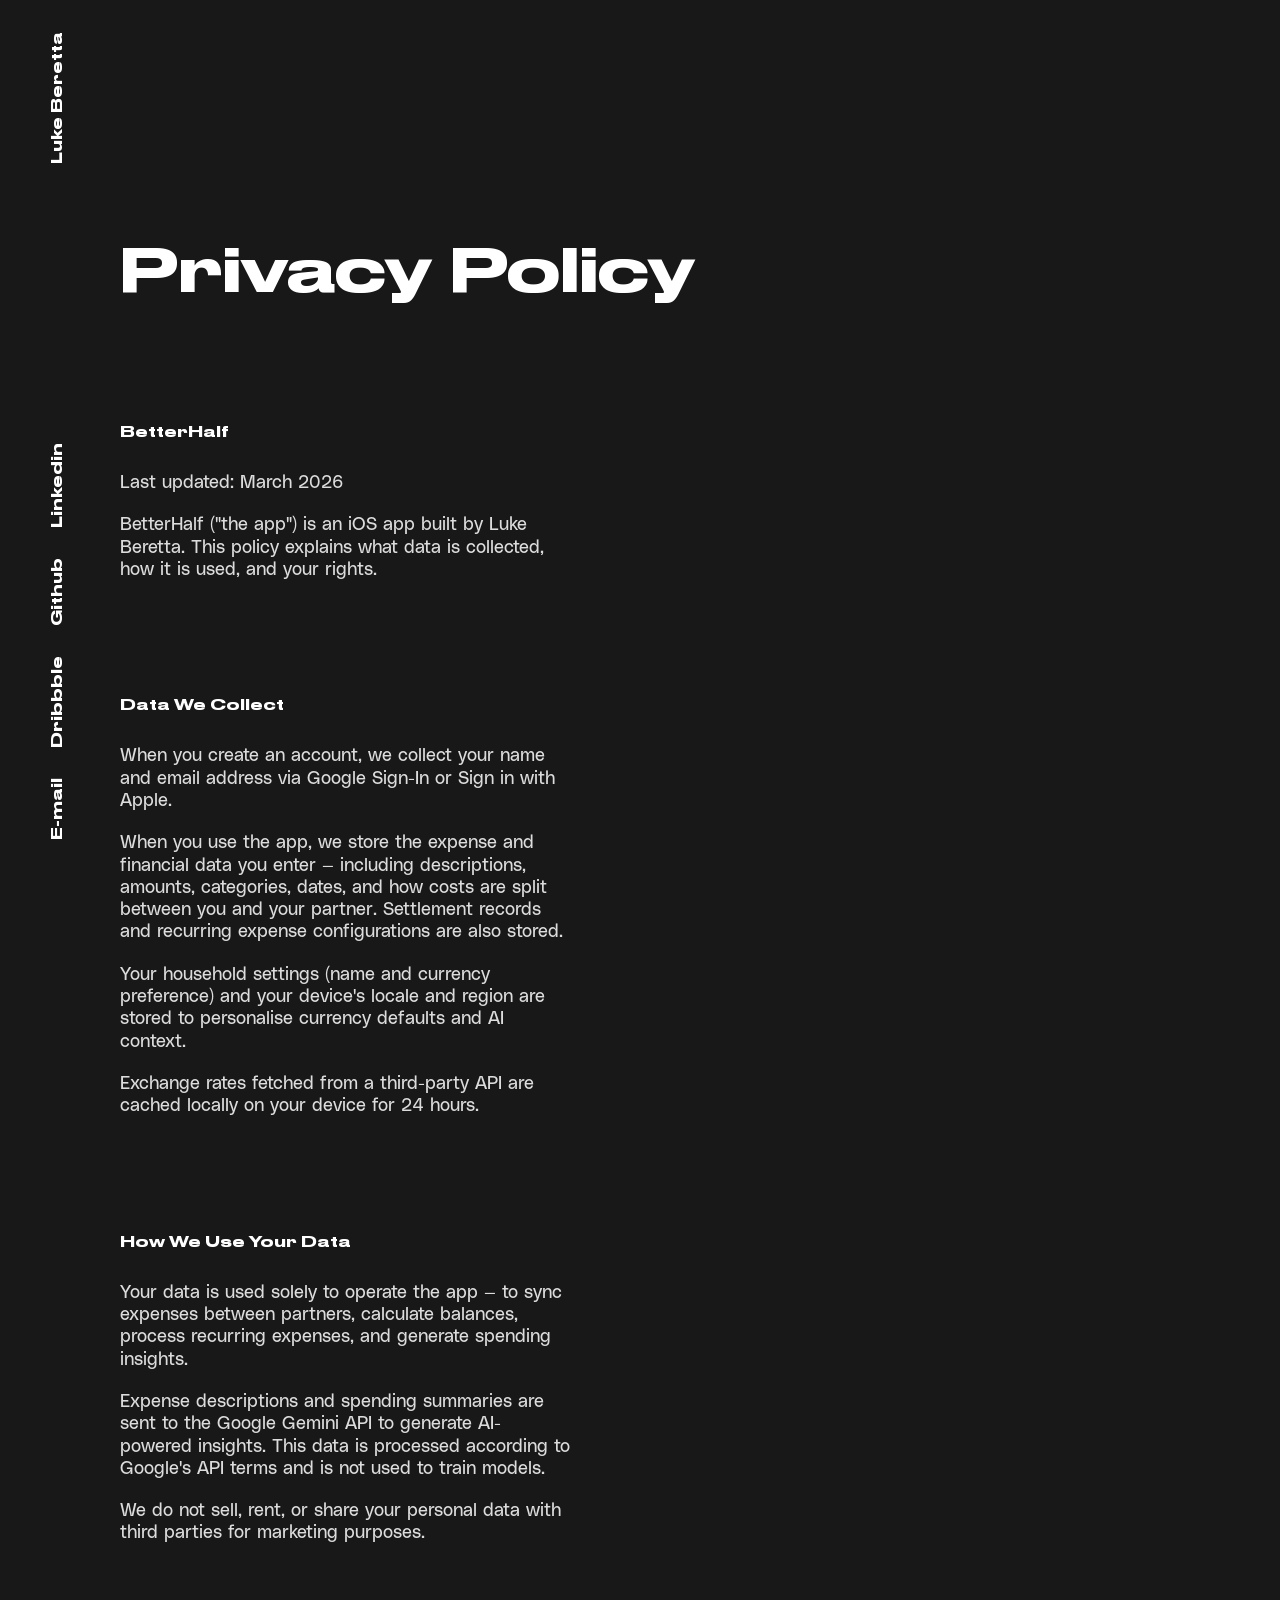
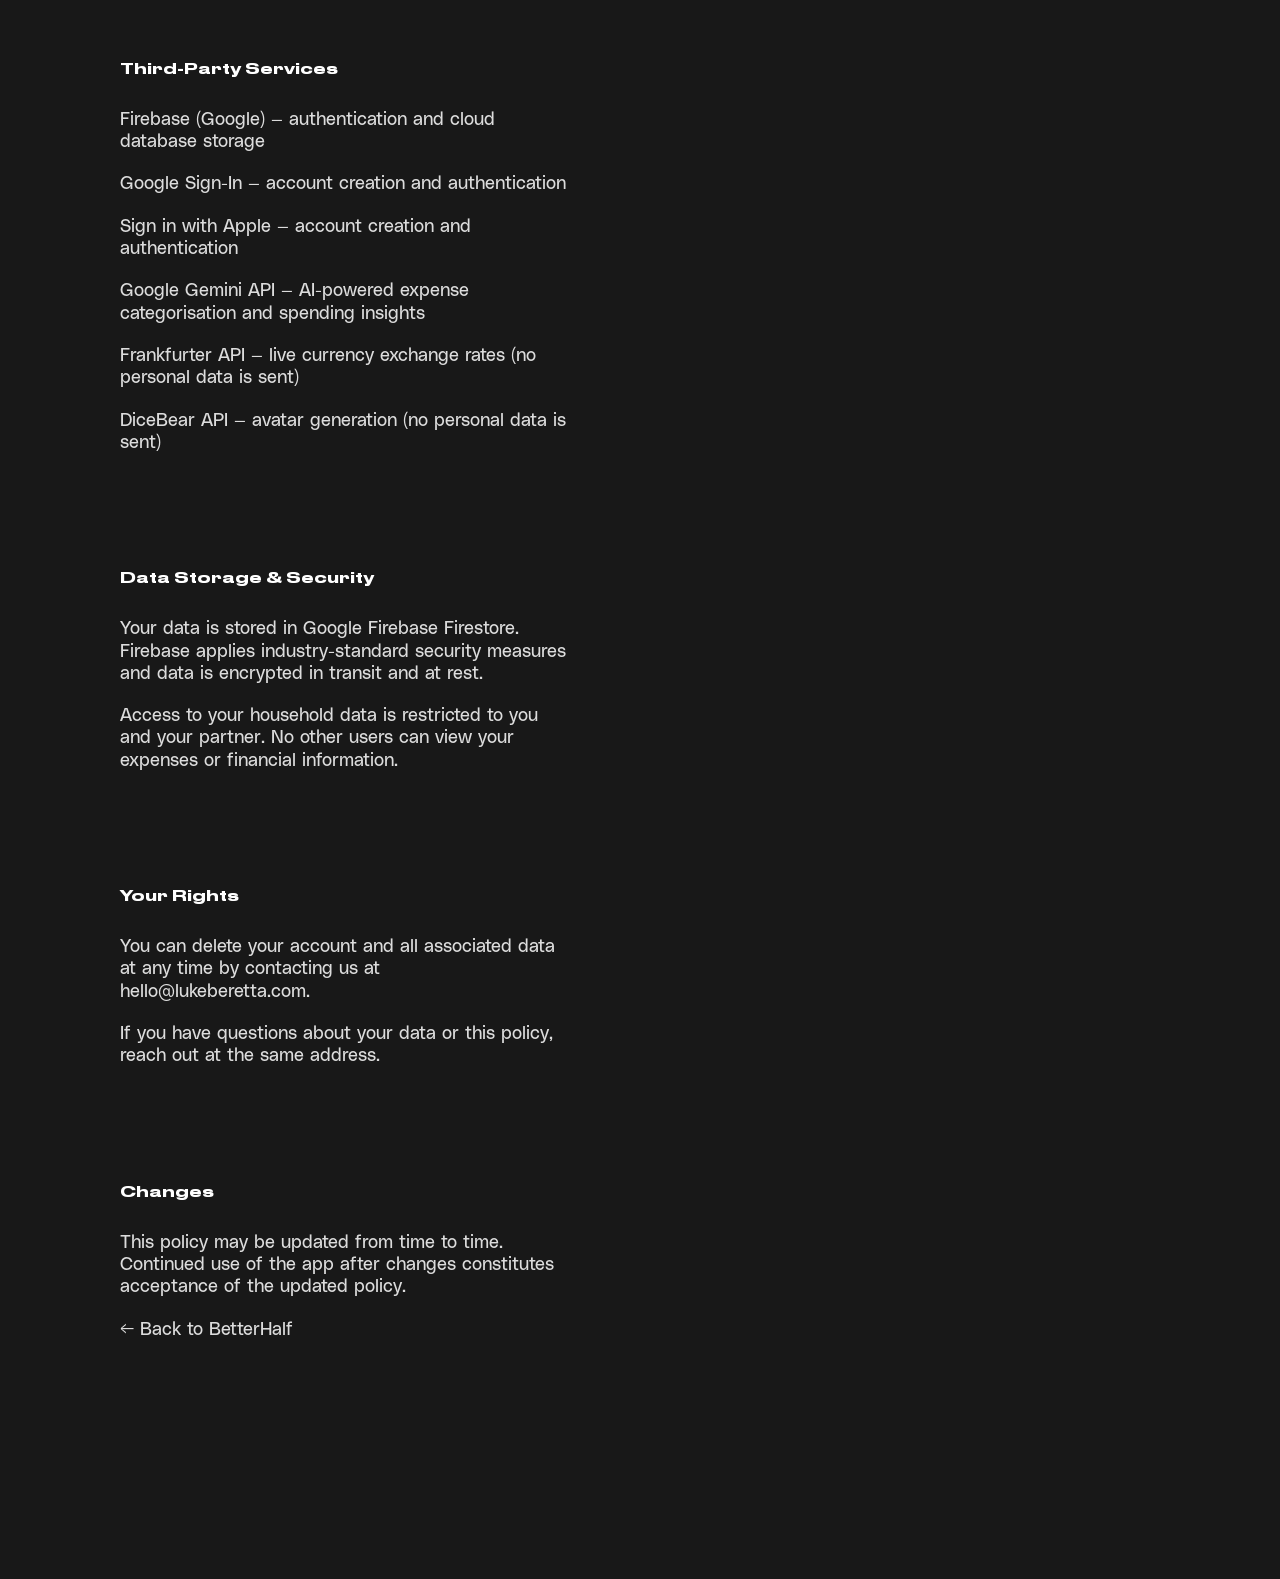
==== betterhalf/privacy/index.html @ 13d71600 "feat: add BetterHalf project page and privacy policy, and link it from the homepage." ====
<!doctype html>
<html lang="en">

<head>
  <meta charset="utf-8" />
  <meta name="viewport" content="width=device-width, initial-scale=1" />
  <meta name="description" content="BetterHalf Privacy Policy" />
  <meta property="og:title" content="BetterHalf — Privacy Policy" />
  <meta property="og:type" content="website" />

  <title>BetterHalf — Privacy Policy</title>
  <link rel="preload" href="../../assets/fonts/DrukWide-Medium.ttf" as="font" type="font/ttf" crossorigin />
  <link rel="preload" href="../../assets/fonts/PolySans-Neutral.otf" as="font" type="font/otf" crossorigin />
  <link rel="stylesheet" href="../../assets/css/main.css" />
  <link rel="icon" type="image/png" href="../../assets/favicon-32x32.png" sizes="32x32" />
  <link rel="icon" type="image/png" href="../../assets/favicon-16x16.png" sizes="16x16" />
</head>

<body class="is-black">
  <header class="app-header">
    <h1><a href="/">Luke Beretta</a></h1>
  </header>

  <aside class="app-aside">
    <ul>
      <li><a href="mailto:hello@lukeberetta.com">E-mail</a></li>
      <li><a href="https://dribbble.com/LukeBeretta" target="_blank" rel="noopener noreferrer">Dribbble</a></li>
      <li><a href="https://github.com/lukeberetta" target="_blank" rel="noopener noreferrer">Github</a></li>
      <li><a href="https://www.linkedin.com/in/lukeberetta/" target="_blank" rel="noopener noreferrer">Linkedin</a></li>
    </ul>
  </aside>

  <main class="app-main">
    <section class="main-intro fadein-1">
      <h2>Privacy Policy</h2>
    </section>

    <section class="main-section fadein-2">
      <span>BetterHalf</span>
      <p>Last updated: March 2026</p>
      <p>BetterHalf ("the app") is an iOS app built by Luke Beretta. This policy explains what data is collected, how it is used, and your rights.</p>
    </section>

    <section class="main-section fadein-2">
      <span>Data We Collect</span>
      <p>When you create an account, we collect your name and email address via Google Sign-In or Sign in with Apple.</p>
      <p>When you use the app, we store the expense and financial data you enter — including descriptions, amounts, categories, dates, and how costs are split between you and your partner. Settlement records and recurring expense configurations are also stored.</p>
      <p>Your household settings (name and currency preference) and your device's locale and region are stored to personalise currency defaults and AI context.</p>
      <p>Exchange rates fetched from a third-party API are cached locally on your device for 24 hours.</p>
    </section>

    <section class="main-section fadein-2">
      <span>How We Use Your Data</span>
      <p>Your data is used solely to operate the app — to sync expenses between partners, calculate balances, process recurring expenses, and generate spending insights.</p>
      <p>Expense descriptions and spending summaries are sent to the Google Gemini API to generate AI-powered insights. This data is processed according to Google's API terms and is not used to train models.</p>
      <p>We do not sell, rent, or share your personal data with third parties for marketing purposes.</p>
    </section>

    <section class="main-section fadein-2">
      <span>Third-Party Services</span>
      <ul>
        <li><strong>Firebase (Google)</strong> — authentication and cloud database storage</li>
        <li><strong>Google Sign-In</strong> — account creation and authentication</li>
        <li><strong>Sign in with Apple</strong> — account creation and authentication</li>
        <li><strong>Google Gemini API</strong> — AI-powered expense categorisation and spending insights</li>
        <li><strong>Frankfurter API</strong> — live currency exchange rates (no personal data is sent)</li>
        <li><strong>DiceBear API</strong> — avatar generation (no personal data is sent)</li>
      </ul>
    </section>

    <section class="main-section fadein-2">
      <span>Data Storage & Security</span>
      <p>Your data is stored in Google Firebase Firestore. Firebase applies industry-standard security measures and data is encrypted in transit and at rest.</p>
      <p>Access to your household data is restricted to you and your partner. No other users can view your expenses or financial information.</p>
    </section>

    <section class="main-section fadein-2">
      <span>Your Rights</span>
      <p>You can delete your account and all associated data at any time by contacting us at <a href="mailto:hello@lukeberetta.com">hello@lukeberetta.com</a>.</p>
      <p>If you have questions about your data or this policy, reach out at the same address.</p>
    </section>

    <section class="main-section fadein-3">
      <span>Changes</span>
      <p>This policy may be updated from time to time. Continued use of the app after changes constitutes acceptance of the updated policy.</p>
      <p><a href="/betterhalf">&larr; Back to BetterHalf</a></p>
    </section>
  </main>

  <script src="../../assets/js/index.js"></script>
</body>

</html>
---- assets/css/main.css ----
:root {
  --colour-light: #fff;
  --colour-dark: #181818;
}

*,
*::before,
*::after {
  margin: 0;
  padding: 0;
  box-sizing: border-box;
  font: inherit;
  text-rendering: optimizeLegibility;
  -webkit-font-smoothing: antialiased;
  -moz-osx-font-smoothing: grayscale;
  -webkit-tap-highlight-color: transparent;
}

::-moz-selection {
  color: var(--colour-dark);
  background: var(--colour-light);
}

::selection {
  color: var(--colour-dark);
  background: var(--colour-light);
}

@font-face {
  font-family: "DrukWide";
  src: url(../fonts/DrukWide-Medium.ttf);
}

@font-face {
  font-family: "PolySans-Neutral";
  src: url(../fonts/PolySans-Neutral.otf);
}

.app-aside,
.app-header {
  z-index: 99;
  position: fixed;
  white-space: nowrap;
}

body {
  line-height: 1;
  font-weight: 300;
  font-family: "PolySans-Neutral", Arial, Helvetica, sans-serif;
}

.app-aside ul li,
.app-header,
.app-main span,
h2 {
  font-size: 14px;
  font-family: "DrukWide";
}

a {
  text-decoration: none;
}

.is-black {
  background: var(--colour-dark);
}

.is-black,
.is-black a {
  color: var(--colour-light);
}

.is-black .app-aside ul li::before {
  background: var(--colour-light);
}

.app-header {
  top: 150px;
  left: 65px;
  transform: rotate(-90deg);
  transform-origin: bottom left;
}

@media (max-width: 451px) {
  .app-header {
    top: 160px;
    left: auto;
    right: 28px;
    transform: rotate(90deg);
    transform-origin: top right;
  }
}

.app-aside {
  left: 65px;
  bottom: 60px;
  transform: rotate(-90deg);
  transform-origin: bottom left;
}

.app-aside ul {
  display: flex;
  list-style: none;
  gap: 30px;
}

.app-aside ul li {
  position: relative;
}

.app-aside ul li::before {
  z-index: -1;
  content: "";
  width: 100%;
  height: 1px;
  transform: scaleX(0);
  transform-origin: right;
  transition: transform 0.2s ease-out;
  position: absolute;
  bottom: -1px;
  left: 0;
}

.app-aside ul li:hover::before {
  transform: scaleX(1);
  transform-origin: left;
}

@media (max-width: 451px) {
  .app-aside {
    left: auto;
    right: 28px;
    bottom: 30px;
    transform: rotate(90deg);
    transform-origin: top right;
  }

  .app-aside ul li {
    font-size: 9px;
  }
}

.is-mobile .app-main {
  position: relative;
}

.app-main {
  position: fixed;
  padding: 240px 120px;
  transition: all 0.5s cubic-bezier(0.2, 0.84, 0.5, 1);
  transform-origin: 0 0;
  transform: translate3d(0, 0, 0);
  -webkit-backface-visibility: hidden;
  backface-visibility: hidden;
  perspective: 1000px;
}

@media (max-width: 451px) {
  .app-main {
    padding: 60px 68px 60px 24px;
  }
}

.app-main .main-intro,
.app-main .main-section {
  position: relative;
  padding-bottom: 120px;
}

@media (max-width: 451px) {

  .app-main .main-intro,
  .app-main .main-section {
    padding-bottom: 60px;
  }
}

.app-main .main-intro:last-of-type,
.app-main .main-section:last-of-type {
  padding-bottom: 0;
}

.app-main span {
  display: block;
  padding-bottom: 30px;
}

.app-main h2 {
  font-size: 60px;
  max-width: 960px;
  line-height: 110%;
}

@media (max-width: 451px) {
  .app-main h2 {
    font-size: 35px;
  }
}

.app-main li,
.app-main p {
  opacity: 0.85;
  font-size: 18px;
  max-width: 450px;
  list-style: none;
  line-height: 124%;
  padding-bottom: 20px;
}

.app-main li small,
.app-main p small {
  font-size: 11px;
}

.app-main li:last-of-type,
.app-main p:last-of-type {
  padding-bottom: 0;
}

/* Projects */
.projects {
  display: flex;
  gap: 16px;
  flex-wrap: wrap;
}

.project-card {
  display: inline-block;
  width: 320px;
  background: rgba(255, 255, 255, 0.06);
  border-radius: 14px;
  overflow: hidden;
  transition: opacity 0.2s ease-out;
}

.project-card:hover {
  opacity: 0.75;
}

.project-thumb {
  width: 100%;
  aspect-ratio: 16 / 9;
  overflow: hidden;
}

.project-thumb--placeholder {
  background: rgba(255, 255, 255, 0.04);
}

.project-card--wip {
  cursor: default;
  opacity: 0.5;
}

.project-thumb img {
  width: 100%;
  height: 100%;
  object-fit: cover;
  display: block;
  transition: transform 0.3s ease-out;
}

.project-card:hover .project-thumb img {
  transform: scale(1.04);
}


.project-card .project-name {
  font-family: "DrukWide";
  font-size: 14px;
  opacity: 1;
  max-width: none;
  padding: 18px 20px 8px;
}

.project-card .project-desc {
  font-size: 14px;
  opacity: 0.5;
  max-width: none;
  padding: 0 20px 20px !important;
}

/* Animation */
.fadein-1,
.fadein-2,
.fadein-3 {
  opacity: 0;
}

.fadein-1 {
  animation: fadein 0.8s 0.3s forwards;
}

.fadein-2 {
  animation: fadein 0.8s 0.6s forwards;
}

.fadein-3 {
  animation: fadein 0.8s 0.9s forwards;
}

@keyframes fadein {
  to {
    opacity: 1;
  }
}
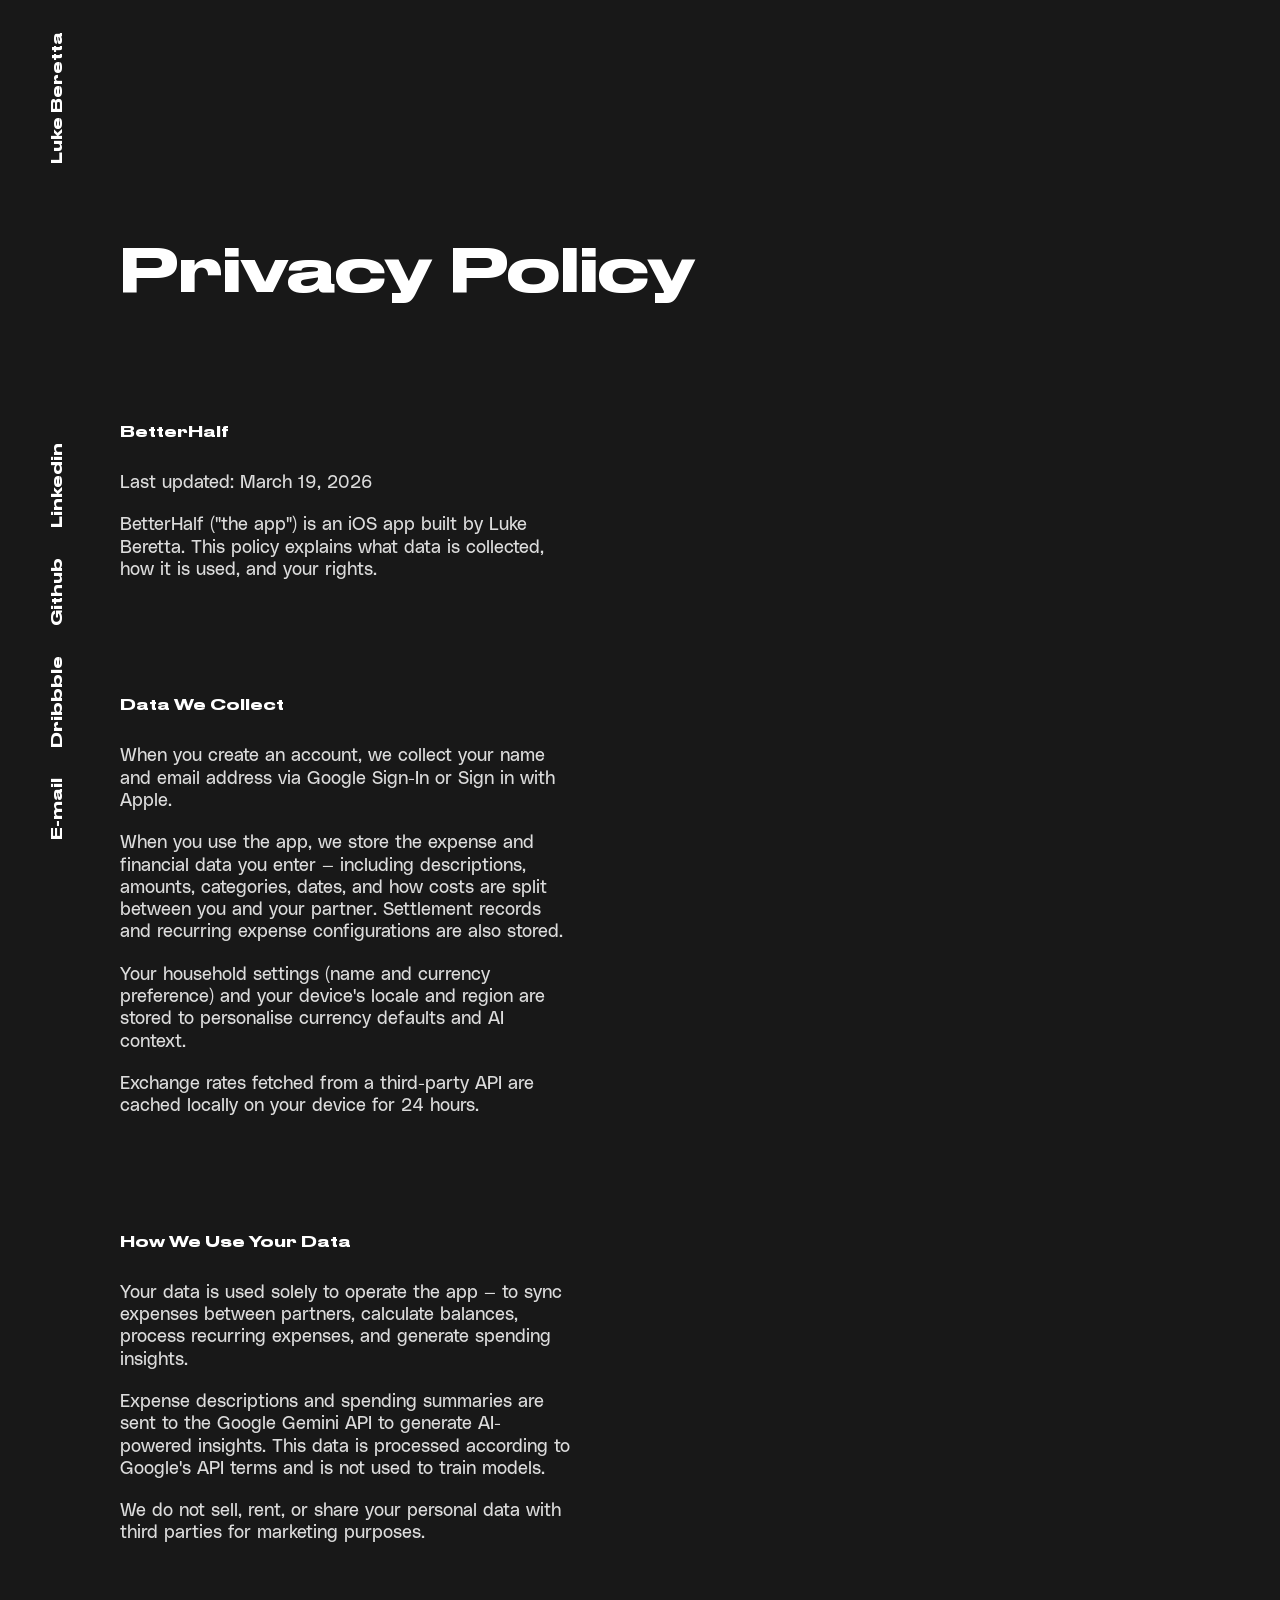
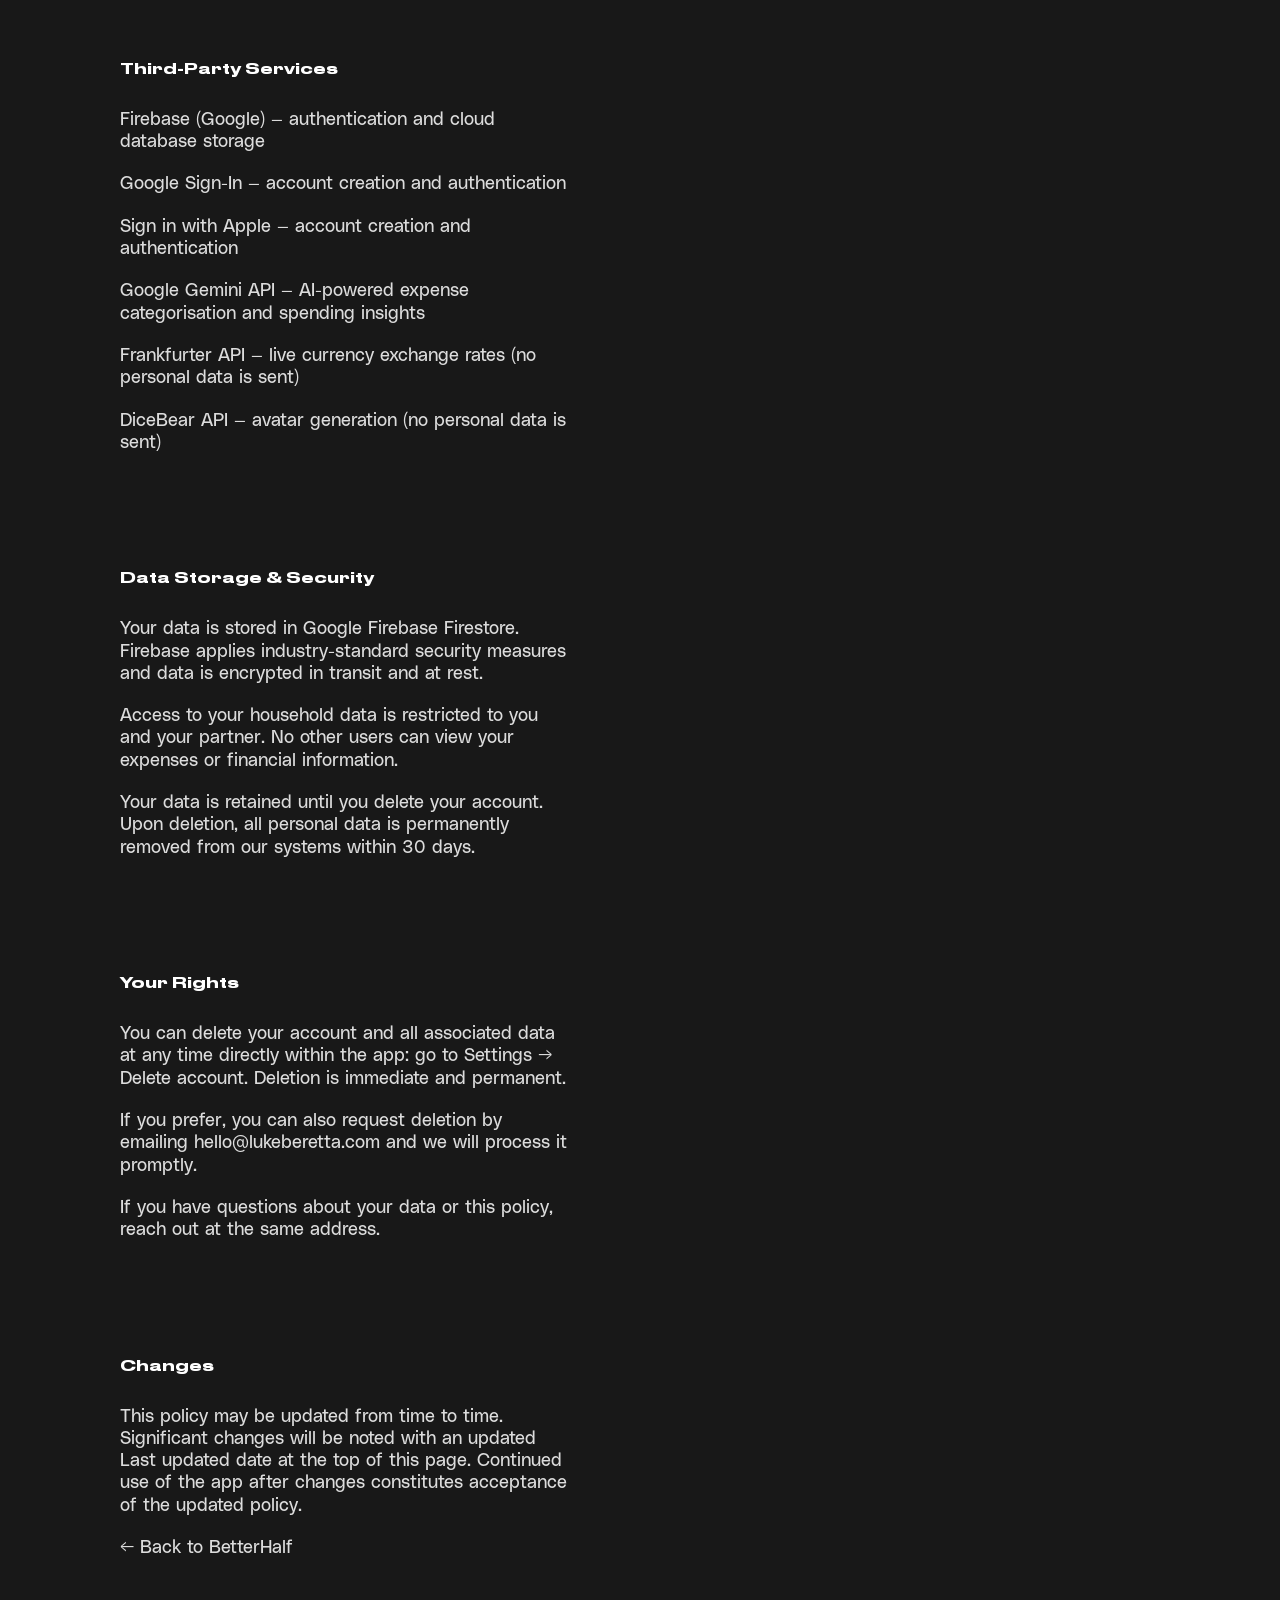
==== commit 65f04e69: "docs: enhance privacy policy with clearer data retention, deletion, and update notification details." ====
--- a/betterhalf/privacy/index.html
+++ b/betterhalf/privacy/index.html
@@ -37,7 +37,7 @@
 
     <section class="main-section fadein-2">
       <span>BetterHalf</span>
-      <p>Last updated: March 2026</p>
+      <p>Last updated: March 19, 2026</p>
       <p>BetterHalf ("the app") is an iOS app built by Luke Beretta. This policy explains what data is collected, how it is used, and your rights.</p>
     </section>
 
@@ -69,20 +69,22 @@
     </section>
 
     <section class="main-section fadein-2">
-      <span>Data Storage & Security</span>
+      <span>Data Storage &amp; Security</span>
       <p>Your data is stored in Google Firebase Firestore. Firebase applies industry-standard security measures and data is encrypted in transit and at rest.</p>
       <p>Access to your household data is restricted to you and your partner. No other users can view your expenses or financial information.</p>
+      <p>Your data is retained until you delete your account. Upon deletion, all personal data is permanently removed from our systems within 30 days.</p>
     </section>
 
     <section class="main-section fadein-2">
       <span>Your Rights</span>
-      <p>You can delete your account and all associated data at any time by contacting us at <a href="mailto:hello@lukeberetta.com">hello@lukeberetta.com</a>.</p>
+      <p>You can delete your account and all associated data at any time directly within the app: go to <strong>Settings → Delete account</strong>. Deletion is immediate and permanent.</p>
+      <p>If you prefer, you can also request deletion by emailing <a href="mailto:hello@lukeberetta.com">hello@lukeberetta.com</a> and we will process it promptly.</p>
       <p>If you have questions about your data or this policy, reach out at the same address.</p>
     </section>
 
     <section class="main-section fadein-3">
       <span>Changes</span>
-      <p>This policy may be updated from time to time. Continued use of the app after changes constitutes acceptance of the updated policy.</p>
+      <p>This policy may be updated from time to time. Significant changes will be noted with an updated <em>Last updated</em> date at the top of this page. Continued use of the app after changes constitutes acceptance of the updated policy.</p>
       <p><a href="/betterhalf">&larr; Back to BetterHalf</a></p>
     </section>
   </main>
